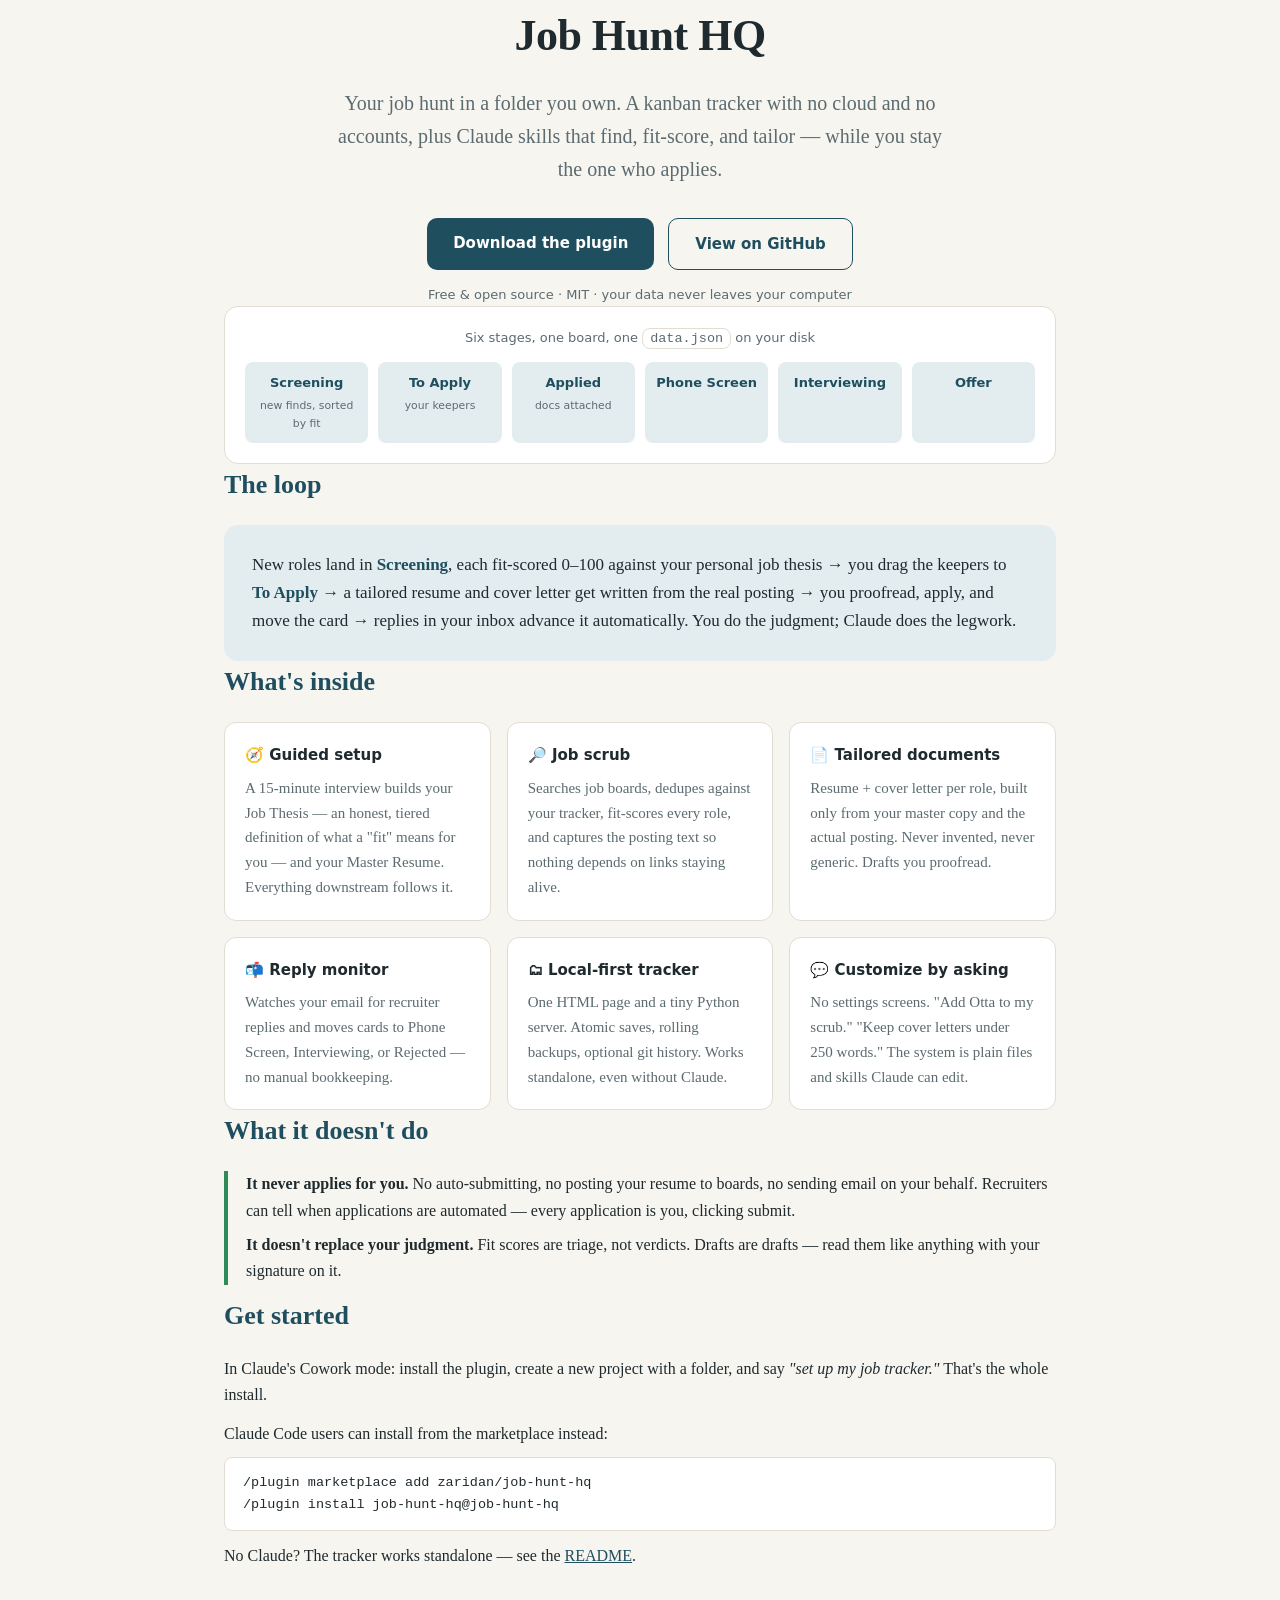
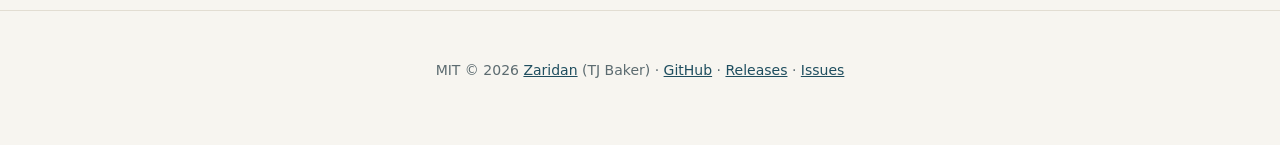
==== docs/index.html @ 4a767dde "Add GitHub Pages homepage (docs/)" ====
<!doctype html>
<html lang="en">
<head>
<meta charset="utf-8">
<meta name="viewport" content="width=device-width, initial-scale=1">
<title>Job Hunt HQ — a local-first job-hunt system for Claude</title>
<meta name="description" content="A kanban job tracker that lives in a folder you own, plus Claude skills that find, fit-score, and tailor. Never auto-applies. Free and open source (MIT).">
<meta property="og:title" content="Job Hunt HQ">
<meta property="og:description" content="Your job hunt in a folder you own. Claude does the legwork; you stay the one who applies.">
<style>
:root{
  --bg:#f7f5f0;--card:#ffffff;--ink:#1f2a2e;--muted:#5c6b70;--accent:#1F4E5F;
  --accent-soft:#e3edf0;--border:#e2ddd2;--good:#2e8b57;
}
@media (prefers-color-scheme:dark){
  :root{--bg:#14181a;--card:#1d2326;--ink:#e8e4da;--muted:#9aa7ac;--accent:#7fb3c4;
  --accent-soft:#22323a;--border:#2c3438;--good:#5fbd8b;}
}
*{box-sizing:border-box;margin:0}
body{font-family:Georgia,'Times New Roman',serif;background:var(--bg);color:var(--ink);line-height:1.65}
.wrap{max-width:880px;margin:0 auto;padding:0 24px}
header{padding:72px 0 48px;text-align:center}
h1{font-size:44px;letter-spacing:-.5px}
.tag{font-size:20px;color:var(--muted);max-width:620px;margin:14px auto 0}
.cta{margin-top:32px;display:flex;gap:14px;justify-content:center;flex-wrap:wrap}
.btn{display:inline-block;padding:13px 26px;border-radius:10px;text-decoration:none;
  font-family:system-ui,sans-serif;font-size:15px;font-weight:600}
.btn-primary{background:var(--accent);color:#fff}
.btn-ghost{border:1.5px solid var(--accent);color:var(--accent)}
.notice{font-family:system-ui,sans-serif;font-size:13px;color:var(--muted);margin-top:14px}
section{padding:40px 0}
h2{font-size:26px;margin-bottom:18px;color:var(--accent)}
.grid{display:grid;grid-template-columns:repeat(auto-fit,minmax(240px,1fr));gap:16px}
.card{background:var(--card);border:1px solid var(--border);border-radius:12px;padding:20px}
.card h3{font-family:system-ui,sans-serif;font-size:15px;margin-bottom:8px}
.card p{font-size:15px;color:var(--muted)}
.loop{background:var(--accent-soft);border-radius:14px;padding:26px 28px;font-size:17px}
.loop b{color:var(--accent)}
code,pre{font-family:ui-monospace,'SF Mono',Menlo,monospace;font-size:13.5px;
  background:var(--card);border:1px solid var(--border);border-radius:8px}
code{padding:2px 7px}
pre{padding:14px 18px;overflow-x:auto;margin-top:10px}
.dont{border-left:4px solid var(--good);padding-left:18px;margin:10px 0}
.dont p{margin:8px 0;font-size:16px}
footer{padding:48px 0 64px;text-align:center;color:var(--muted);font-family:system-ui,sans-serif;font-size:14px;border-top:1px solid var(--border);margin-top:40px}
footer a{color:var(--accent)}
.shot{background:var(--card);border:1px solid var(--border);border-radius:14px;padding:20px;
  font-family:system-ui,sans-serif;font-size:13px;color:var(--muted);text-align:center}
.cols{display:flex;gap:10px;margin-top:12px;flex-wrap:wrap}
.col{flex:1;min-width:96px;background:var(--accent-soft);border-radius:8px;padding:10px 8px;font-weight:600;color:var(--accent)}
.col small{display:block;font-weight:400;color:var(--muted);margin-top:4px}
</style>
</head>
<body>

<header class="wrap">
  <h1>Job Hunt HQ</h1>
  <p class="tag">Your job hunt in a folder you own. A kanban tracker with no cloud and no accounts, plus Claude skills that find, fit-score, and tailor — while you stay the one who applies.</p>
  <div class="cta">
    <a class="btn btn-primary" href="https://github.com/zaridan/job-hunt-hq/releases/latest/download/job-hunt-hq.plugin">Download the plugin</a>
    <a class="btn btn-ghost" href="https://github.com/zaridan/job-hunt-hq">View on GitHub</a>
  </div>
  <p class="notice">Free &amp; open source · MIT · your data never leaves your computer</p>
</header>

<section class="wrap">
  <div class="shot">
    Six stages, one board, one <code>data.json</code> on your disk
    <div class="cols">
      <div class="col">Screening<small>new finds, sorted by fit</small></div>
      <div class="col">To Apply<small>your keepers</small></div>
      <div class="col">Applied<small>docs attached</small></div>
      <div class="col">Phone Screen</div>
      <div class="col">Interviewing</div>
      <div class="col">Offer</div>
    </div>
  </div>
</section>

<section class="wrap">
  <h2>The loop</h2>
  <div class="loop">
    New roles land in <b>Screening</b>, each fit-scored 0–100 against your personal job thesis → you drag the keepers to <b>To Apply</b> → a tailored resume and cover letter get written from the real posting → you proofread, apply, and move the card → replies in your inbox advance it automatically. You do the judgment; Claude does the legwork.
  </div>
</section>

<section class="wrap">
  <h2>What's inside</h2>
  <div class="grid">
    <div class="card"><h3>🧭 Guided setup</h3><p>A 15-minute interview builds your Job Thesis — an honest, tiered definition of what a "fit" means for you — and your Master Resume. Everything downstream follows it.</p></div>
    <div class="card"><h3>🔎 Job scrub</h3><p>Searches job boards, dedupes against your tracker, fit-scores every role, and captures the posting text so nothing depends on links staying alive.</p></div>
    <div class="card"><h3>📄 Tailored documents</h3><p>Resume + cover letter per role, built only from your master copy and the actual posting. Never invented, never generic. Drafts you proofread.</p></div>
    <div class="card"><h3>📬 Reply monitor</h3><p>Watches your email for recruiter replies and moves cards to Phone Screen, Interviewing, or Rejected — no manual bookkeeping.</p></div>
    <div class="card"><h3>🗂 Local-first tracker</h3><p>One HTML page and a tiny Python server. Atomic saves, rolling backups, optional git history. Works standalone, even without Claude.</p></div>
    <div class="card"><h3>💬 Customize by asking</h3><p>No settings screens. "Add Otta to my scrub." "Keep cover letters under 250 words." The system is plain files and skills Claude can edit.</p></div>
  </div>
</section>

<section class="wrap">
  <h2>What it doesn't do</h2>
  <div class="dont">
    <p><strong>It never applies for you.</strong> No auto-submitting, no posting your resume to boards, no sending email on your behalf. Recruiters can tell when applications are automated — every application is you, clicking submit.</p>
    <p><strong>It doesn't replace your judgment.</strong> Fit scores are triage, not verdicts. Drafts are drafts — read them like anything with your signature on it.</p>
  </div>
</section>

<section class="wrap">
  <h2>Get started</h2>
  <p>In Claude's Cowork mode: install the plugin, create a new project with a folder, and say <em>"set up my job tracker."</em> That's the whole install.</p>
  <p style="margin-top:12px">Claude Code users can install from the marketplace instead:</p>
  <pre>/plugin marketplace add zaridan/job-hunt-hq
/plugin install job-hunt-hq@job-hunt-hq</pre>
  <p style="margin-top:12px">No Claude? The tracker works standalone — see the <a href="https://github.com/zaridan/job-hunt-hq#getting-started-claude-cowork" style="color:var(--accent)">README</a>.</p>
</section>

<footer>
  <div class="wrap">
    MIT © 2026 <a href="https://github.com/zaridan">Zaridan</a> (TJ Baker) ·
    <a href="https://github.com/zaridan/job-hunt-hq">GitHub</a> ·
    <a href="https://github.com/zaridan/job-hunt-hq/releases">Releases</a> ·
    <a href="https://github.com/zaridan/job-hunt-hq/issues">Issues</a>
  </div>
</footer>

</body>
</html>
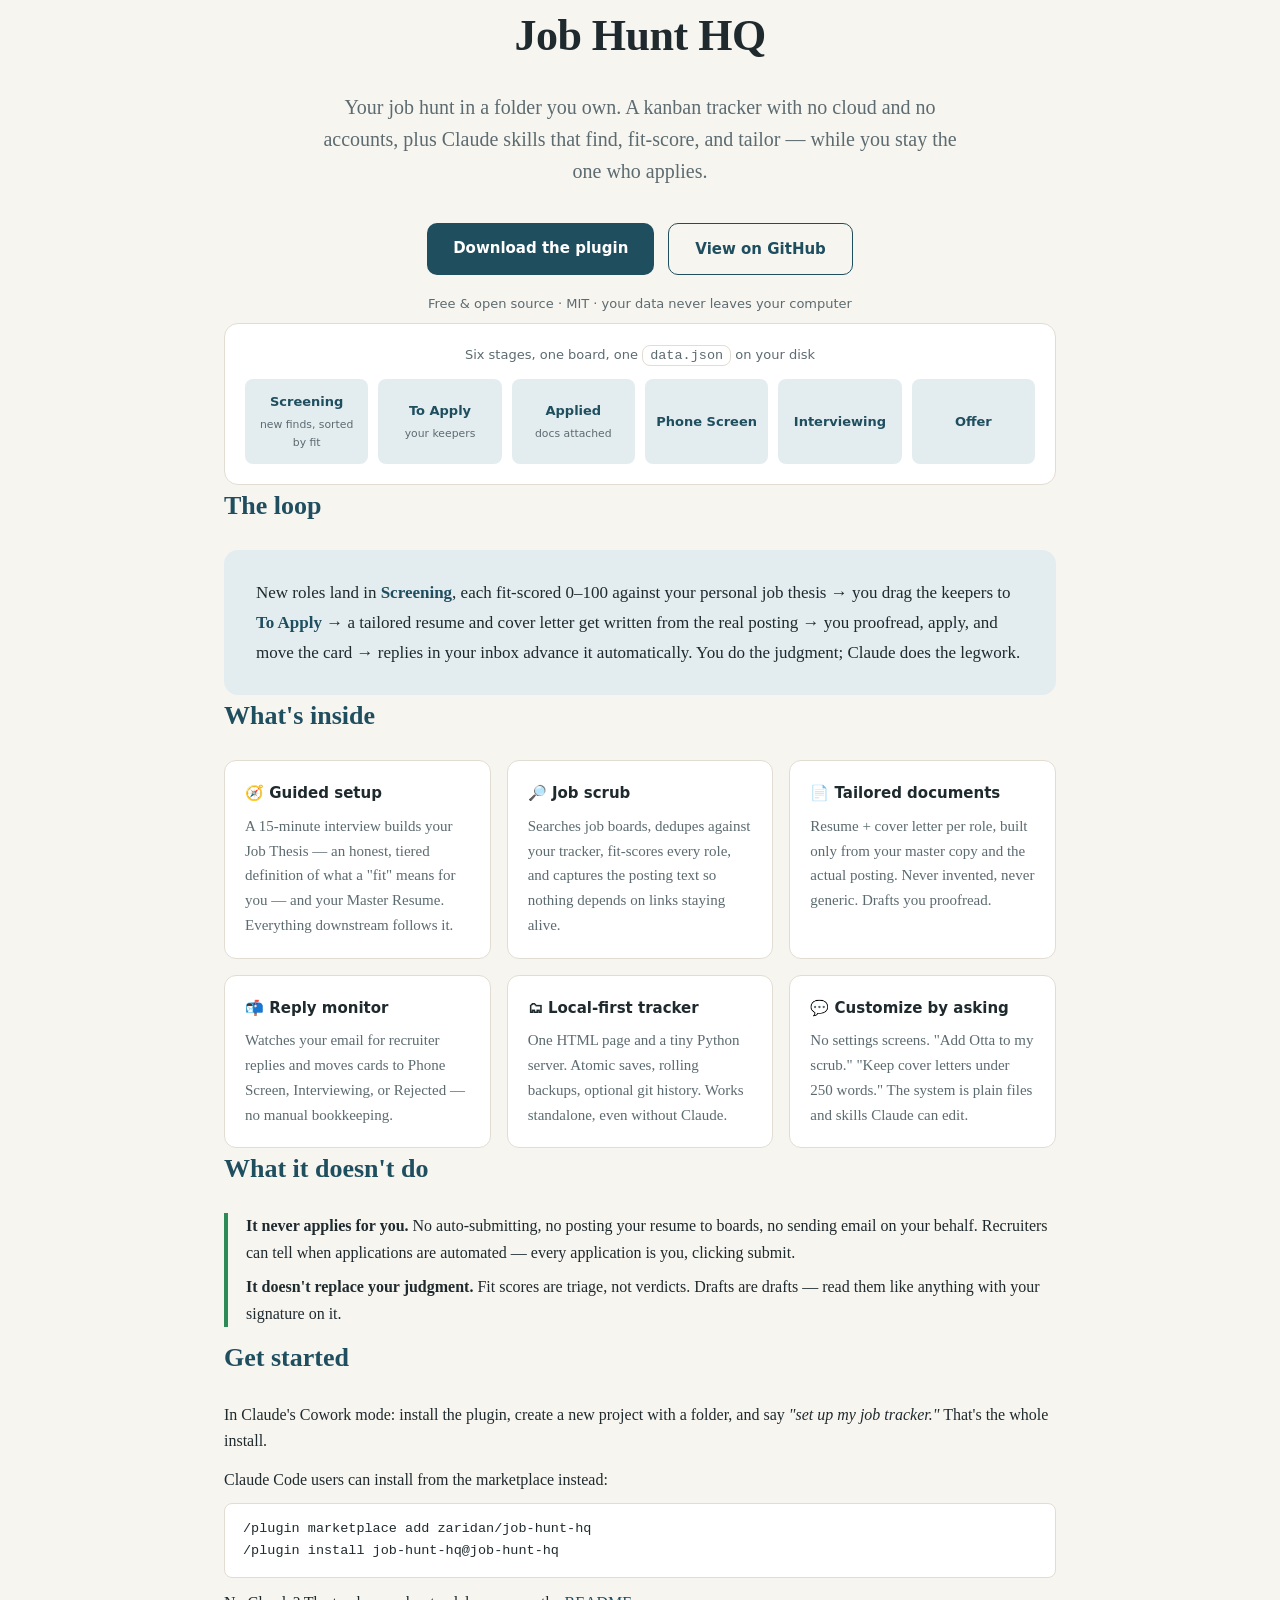
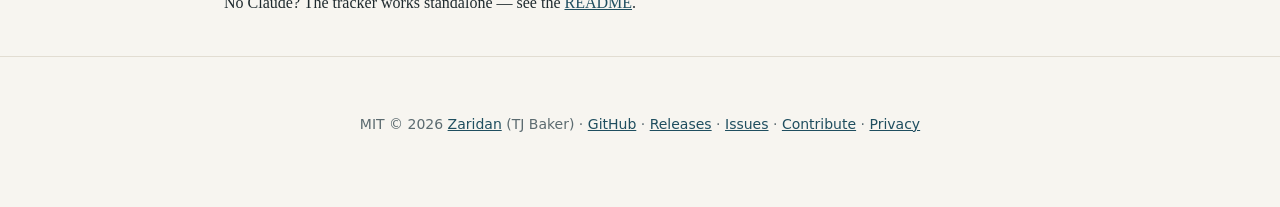
==== commit 54b13887: "Homepage spacing polish; CONTRIBUTING.md + contributing section/links" ====
--- a/docs/index.html
+++ b/docs/index.html
@@ -19,22 +19,22 @@
 *{box-sizing:border-box;margin:0}
 body{font-family:Georgia,'Times New Roman',serif;background:var(--bg);color:var(--ink);line-height:1.65}
 .wrap{max-width:880px;margin:0 auto;padding:0 24px}
-header{padding:72px 0 48px;text-align:center}
+header{padding:96px 0 56px;text-align:center}
 h1{font-size:44px;letter-spacing:-.5px}
-.tag{font-size:20px;color:var(--muted);max-width:620px;margin:14px auto 0}
-.cta{margin-top:32px;display:flex;gap:14px;justify-content:center;flex-wrap:wrap}
+.tag{font-size:20px;color:var(--muted);max-width:640px;margin:18px auto 0;line-height:1.6}
+.cta{margin-top:36px;display:flex;gap:14px;justify-content:center;flex-wrap:wrap}
 .btn{display:inline-block;padding:13px 26px;border-radius:10px;text-decoration:none;
   font-family:system-ui,sans-serif;font-size:15px;font-weight:600}
 .btn-primary{background:var(--accent);color:#fff}
 .btn-ghost{border:1.5px solid var(--accent);color:var(--accent)}
 .notice{font-family:system-ui,sans-serif;font-size:13px;color:var(--muted);margin-top:14px}
-section{padding:40px 0}
-h2{font-size:26px;margin-bottom:18px;color:var(--accent)}
+section{padding:36px 0 44px}
+h2{font-size:26px;margin-bottom:22px;color:var(--accent)}
 .grid{display:grid;grid-template-columns:repeat(auto-fit,minmax(240px,1fr));gap:16px}
 .card{background:var(--card);border:1px solid var(--border);border-radius:12px;padding:20px}
 .card h3{font-family:system-ui,sans-serif;font-size:15px;margin-bottom:8px}
 .card p{font-size:15px;color:var(--muted)}
-.loop{background:var(--accent-soft);border-radius:14px;padding:26px 28px;font-size:17px}
+.loop{background:var(--accent-soft);border-radius:14px;padding:28px 32px;font-size:17px;line-height:1.75}
 .loop b{color:var(--accent)}
 code,pre{font-family:ui-monospace,'SF Mono',Menlo,monospace;font-size:13.5px;
   background:var(--card);border:1px solid var(--border);border-radius:8px}
@@ -42,12 +42,12 @@
 pre{padding:14px 18px;overflow-x:auto;margin-top:10px}
 .dont{border-left:4px solid var(--good);padding-left:18px;margin:10px 0}
 .dont p{margin:8px 0;font-size:16px}
-footer{padding:48px 0 64px;text-align:center;color:var(--muted);font-family:system-ui,sans-serif;font-size:14px;border-top:1px solid var(--border);margin-top:40px}
+footer{padding:56px 0 72px;text-align:center;color:var(--muted);font-family:system-ui,sans-serif;font-size:14px;border-top:1px solid var(--border);margin-top:40px}
 footer a{color:var(--accent)}
-.shot{background:var(--card);border:1px solid var(--border);border-radius:14px;padding:20px;
+.shot{margin-top:8px;background:var(--card);border:1px solid var(--border);border-radius:14px;padding:20px;
   font-family:system-ui,sans-serif;font-size:13px;color:var(--muted);text-align:center}
 .cols{display:flex;gap:10px;margin-top:12px;flex-wrap:wrap}
-.col{flex:1;min-width:96px;background:var(--accent-soft);border-radius:8px;padding:10px 8px;font-weight:600;color:var(--accent)}
+.col{flex:1;min-width:96px;background:var(--accent-soft);border-radius:8px;padding:12px 8px;font-weight:600;color:var(--accent);display:flex;flex-direction:column;justify-content:center}
 .col small{display:block;font-weight:400;color:var(--muted);margin-top:4px}
 </style>
 </head>
@@ -60,7 +60,7 @@
     <a class="btn btn-primary" href="https://github.com/zaridan/job-hunt-hq/releases/latest/download/job-hunt-hq.plugin">Download the plugin</a>
     <a class="btn btn-ghost" href="https://github.com/zaridan/job-hunt-hq">View on GitHub</a>
   </div>
-  <p class="notice">Free &amp; open source · MIT · your data never leaves your computer</p>
+  <p class="notice" style="margin-top:18px">Free &amp; open source · MIT · your data never leaves your computer</p>
 </header>
 
 <section class="wrap">
@@ -118,7 +118,9 @@
     MIT © 2026 <a href="https://github.com/zaridan">Zaridan</a> (TJ Baker) ·
     <a href="https://github.com/zaridan/job-hunt-hq">GitHub</a> ·
     <a href="https://github.com/zaridan/job-hunt-hq/releases">Releases</a> ·
-    <a href="https://github.com/zaridan/job-hunt-hq/issues">Issues</a>
+    <a href="https://github.com/zaridan/job-hunt-hq/issues">Issues</a> ·
+    <a href="https://github.com/zaridan/job-hunt-hq/blob/main/CONTRIBUTING.md">Contribute</a> ·
+    <a href="privacy.html">Privacy</a>
   </div>
 </footer>
 
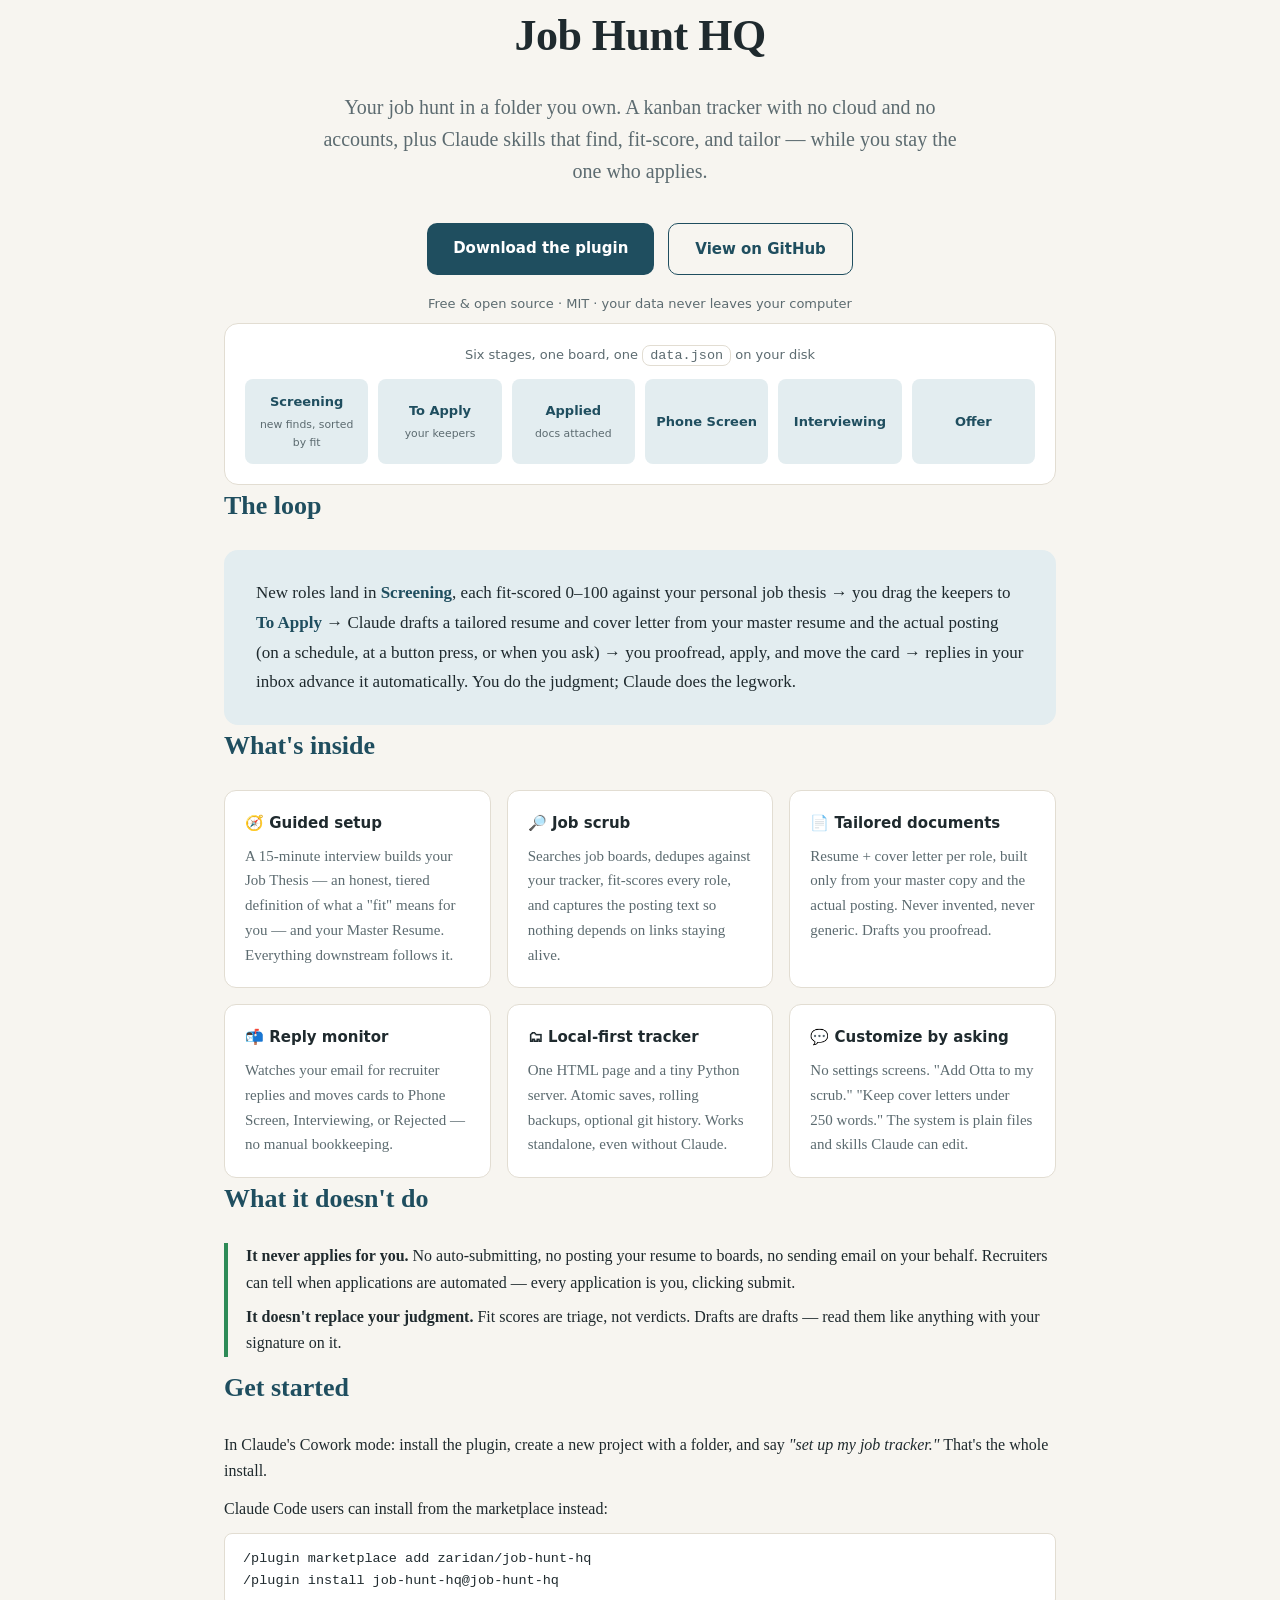
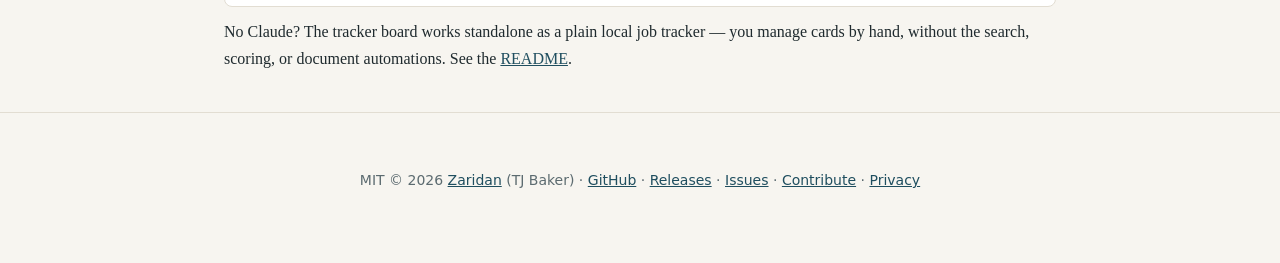
==== commit fdd6daba: "Homepage honesty pass: attribute doc drafting to Claude with triggers; clarify standalone scope; fix" ====
--- a/docs/index.html
+++ b/docs/index.html
@@ -80,7 +80,7 @@
 <section class="wrap">
   <h2>The loop</h2>
   <div class="loop">
-    New roles land in <b>Screening</b>, each fit-scored 0–100 against your personal job thesis → you drag the keepers to <b>To Apply</b> → a tailored resume and cover letter get written from the real posting → you proofread, apply, and move the card → replies in your inbox advance it automatically. You do the judgment; Claude does the legwork.
+    New roles land in <b>Screening</b>, each fit-scored 0–100 against your personal job thesis → you drag the keepers to <b>To Apply</b> → Claude drafts a tailored resume and cover letter from your master resume and the actual posting (on a schedule, at a button press, or when you ask) → you proofread, apply, and move the card → replies in your inbox advance it automatically. You do the judgment; Claude does the legwork.
   </div>
 </section>
 
@@ -110,7 +110,7 @@
   <p style="margin-top:12px">Claude Code users can install from the marketplace instead:</p>
   <pre>/plugin marketplace add zaridan/job-hunt-hq
 /plugin install job-hunt-hq@job-hunt-hq</pre>
-  <p style="margin-top:12px">No Claude? The tracker works standalone — see the <a href="https://github.com/zaridan/job-hunt-hq#getting-started-claude-cowork" style="color:var(--accent)">README</a>.</p>
+  <p style="margin-top:12px">No Claude? The tracker board works standalone as a plain local job tracker — you manage cards by hand, without the search, scoring, or document automations. See the <a href="https://github.com/zaridan/job-hunt-hq#getting-started" style="color:var(--accent)">README</a>.</p>
 </section>
 
 <footer>
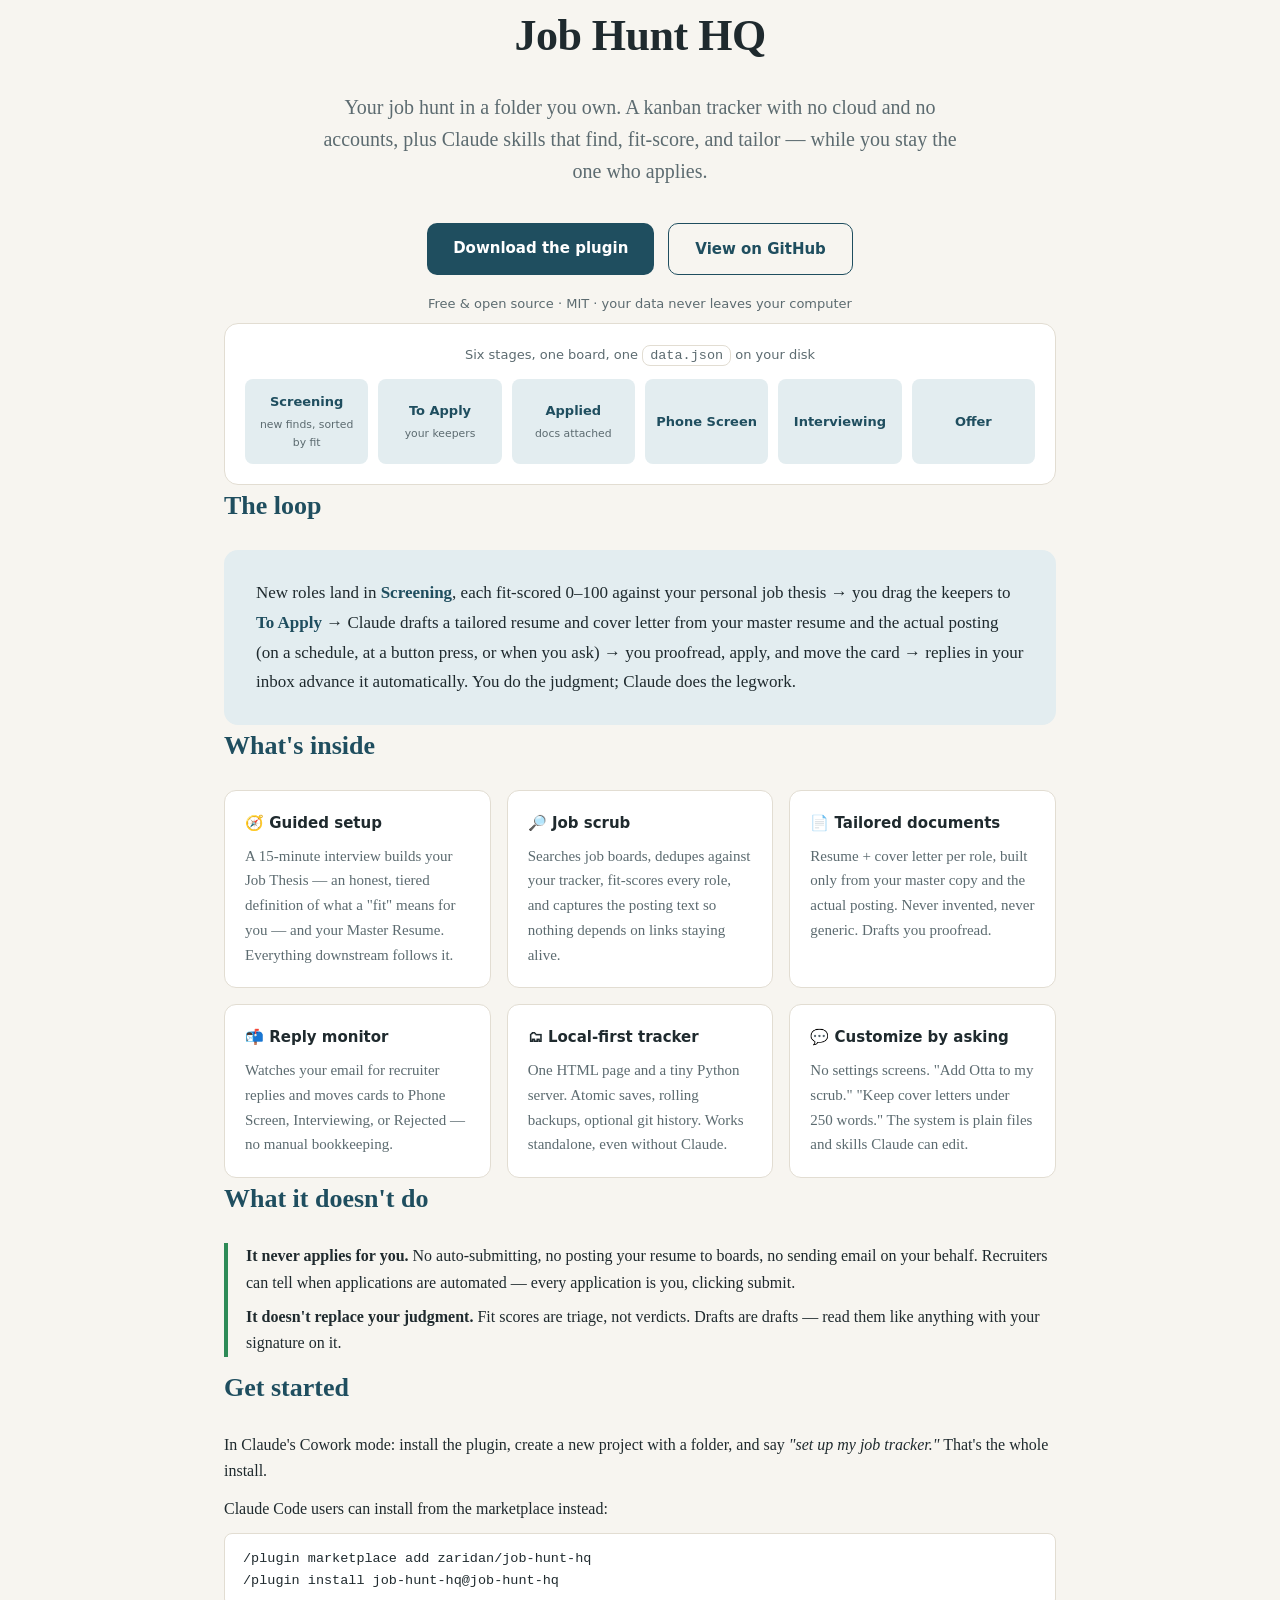
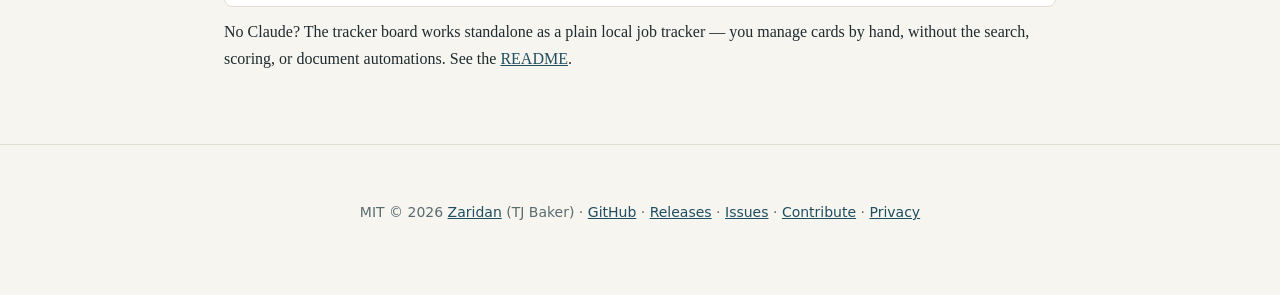
==== commit 30719bd5: "Section rhythm: whitespace above headings, not below content" ====
--- a/docs/index.html
+++ b/docs/index.html
@@ -19,7 +19,7 @@
 *{box-sizing:border-box;margin:0}
 body{font-family:Georgia,'Times New Roman',serif;background:var(--bg);color:var(--ink);line-height:1.65}
 .wrap{max-width:880px;margin:0 auto;padding:0 24px}
-header{padding:96px 0 56px;text-align:center}
+header{padding:96px 0 20px;text-align:center}
 h1{font-size:44px;letter-spacing:-.5px}
 .tag{font-size:20px;color:var(--muted);max-width:640px;margin:18px auto 0;line-height:1.6}
 .cta{margin-top:36px;display:flex;gap:14px;justify-content:center;flex-wrap:wrap}
@@ -28,7 +28,8 @@
 .btn-primary{background:var(--accent);color:#fff}
 .btn-ghost{border:1.5px solid var(--accent);color:var(--accent)}
 .notice{font-family:system-ui,sans-serif;font-size:13px;color:var(--muted);margin-top:14px}
-section{padding:36px 0 44px}
+section{padding:68px 0 12px}
+header + section{padding-top:32px}
 h2{font-size:26px;margin-bottom:22px;color:var(--accent)}
 .grid{display:grid;grid-template-columns:repeat(auto-fit,minmax(240px,1fr));gap:16px}
 .card{background:var(--card);border:1px solid var(--border);border-radius:12px;padding:20px}
@@ -42,7 +43,7 @@
 pre{padding:14px 18px;overflow-x:auto;margin-top:10px}
 .dont{border-left:4px solid var(--good);padding-left:18px;margin:10px 0}
 .dont p{margin:8px 0;font-size:16px}
-footer{padding:56px 0 72px;text-align:center;color:var(--muted);font-family:system-ui,sans-serif;font-size:14px;border-top:1px solid var(--border);margin-top:40px}
+footer{padding:56px 0 72px;text-align:center;color:var(--muted);font-family:system-ui,sans-serif;font-size:14px;border-top:1px solid var(--border);margin-top:72px}
 footer a{color:var(--accent)}
 .shot{margin-top:8px;background:var(--card);border:1px solid var(--border);border-radius:14px;padding:20px;
   font-family:system-ui,sans-serif;font-size:13px;color:var(--muted);text-align:center}
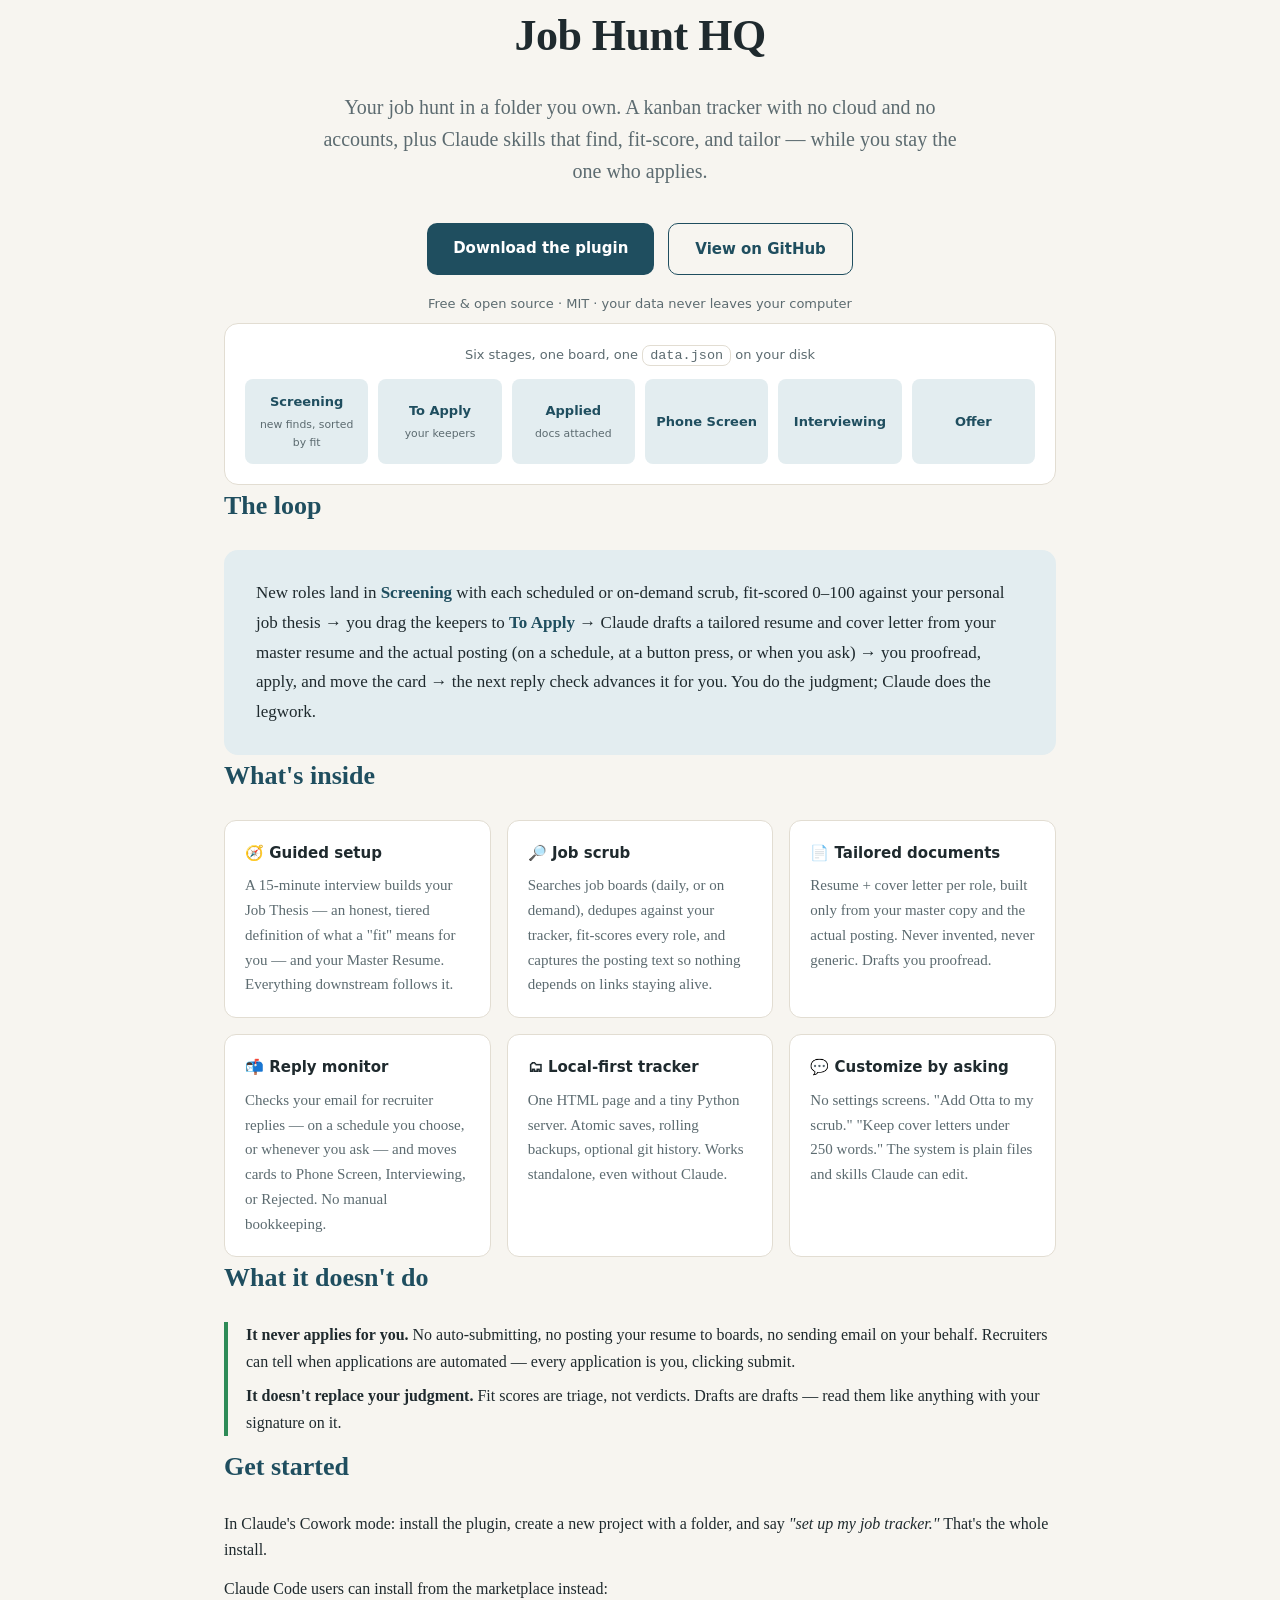
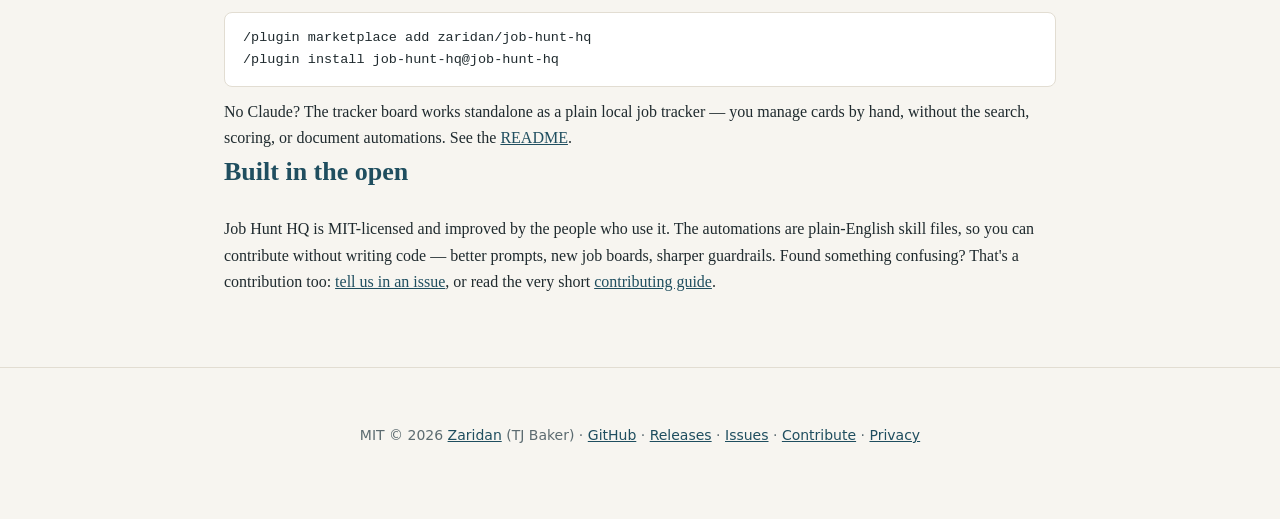
==== commit fb79cde4: "Honesty pass: scheduled/on-demand, not live; Built-in-the-open section" ====
--- a/docs/index.html
+++ b/docs/index.html
@@ -81,7 +81,7 @@
 <section class="wrap">
   <h2>The loop</h2>
   <div class="loop">
-    New roles land in <b>Screening</b>, each fit-scored 0–100 against your personal job thesis → you drag the keepers to <b>To Apply</b> → Claude drafts a tailored resume and cover letter from your master resume and the actual posting (on a schedule, at a button press, or when you ask) → you proofread, apply, and move the card → replies in your inbox advance it automatically. You do the judgment; Claude does the legwork.
+    New roles land in <b>Screening</b> with each scheduled or on-demand scrub, fit-scored 0–100 against your personal job thesis → you drag the keepers to <b>To Apply</b> → Claude drafts a tailored resume and cover letter from your master resume and the actual posting (on a schedule, at a button press, or when you ask) → you proofread, apply, and move the card → the next reply check advances it for you. You do the judgment; Claude does the legwork.
   </div>
 </section>
 
@@ -89,9 +89,9 @@
   <h2>What's inside</h2>
   <div class="grid">
     <div class="card"><h3>🧭 Guided setup</h3><p>A 15-minute interview builds your Job Thesis — an honest, tiered definition of what a "fit" means for you — and your Master Resume. Everything downstream follows it.</p></div>
-    <div class="card"><h3>🔎 Job scrub</h3><p>Searches job boards, dedupes against your tracker, fit-scores every role, and captures the posting text so nothing depends on links staying alive.</p></div>
+    <div class="card"><h3>🔎 Job scrub</h3><p>Searches job boards (daily, or on demand), dedupes against your tracker, fit-scores every role, and captures the posting text so nothing depends on links staying alive.</p></div>
     <div class="card"><h3>📄 Tailored documents</h3><p>Resume + cover letter per role, built only from your master copy and the actual posting. Never invented, never generic. Drafts you proofread.</p></div>
-    <div class="card"><h3>📬 Reply monitor</h3><p>Watches your email for recruiter replies and moves cards to Phone Screen, Interviewing, or Rejected — no manual bookkeeping.</p></div>
+    <div class="card"><h3>📬 Reply monitor</h3><p>Checks your email for recruiter replies — on a schedule you choose, or whenever you ask — and moves cards to Phone Screen, Interviewing, or Rejected. No manual bookkeeping.</p></div>
     <div class="card"><h3>🗂 Local-first tracker</h3><p>One HTML page and a tiny Python server. Atomic saves, rolling backups, optional git history. Works standalone, even without Claude.</p></div>
     <div class="card"><h3>💬 Customize by asking</h3><p>No settings screens. "Add Otta to my scrub." "Keep cover letters under 250 words." The system is plain files and skills Claude can edit.</p></div>
   </div>
@@ -114,6 +114,17 @@
   <p style="margin-top:12px">No Claude? The tracker board works standalone as a plain local job tracker — you manage cards by hand, without the search, scoring, or document automations. See the <a href="https://github.com/zaridan/job-hunt-hq#getting-started" style="color:var(--accent)">README</a>.</p>
 </section>
 
+<section class="wrap">
+  <h2>Built in the open</h2>
+  <p>Job Hunt HQ is MIT-licensed and improved by the people who use it. The
+  automations are plain-English skill files, so you can contribute without
+  writing code — better prompts, new job boards, sharper guardrails. Found
+  something confusing? That's a contribution too:
+  <a href="https://github.com/zaridan/job-hunt-hq/issues" style="color:var(--accent)">tell us in an issue</a>,
+  or read the very short
+  <a href="https://github.com/zaridan/job-hunt-hq/blob/main/CONTRIBUTING.md" style="color:var(--accent)">contributing guide</a>.</p>
+</section>
+
 <footer>
   <div class="wrap">
     MIT © 2026 <a href="https://github.com/zaridan">Zaridan</a> (TJ Baker) ·
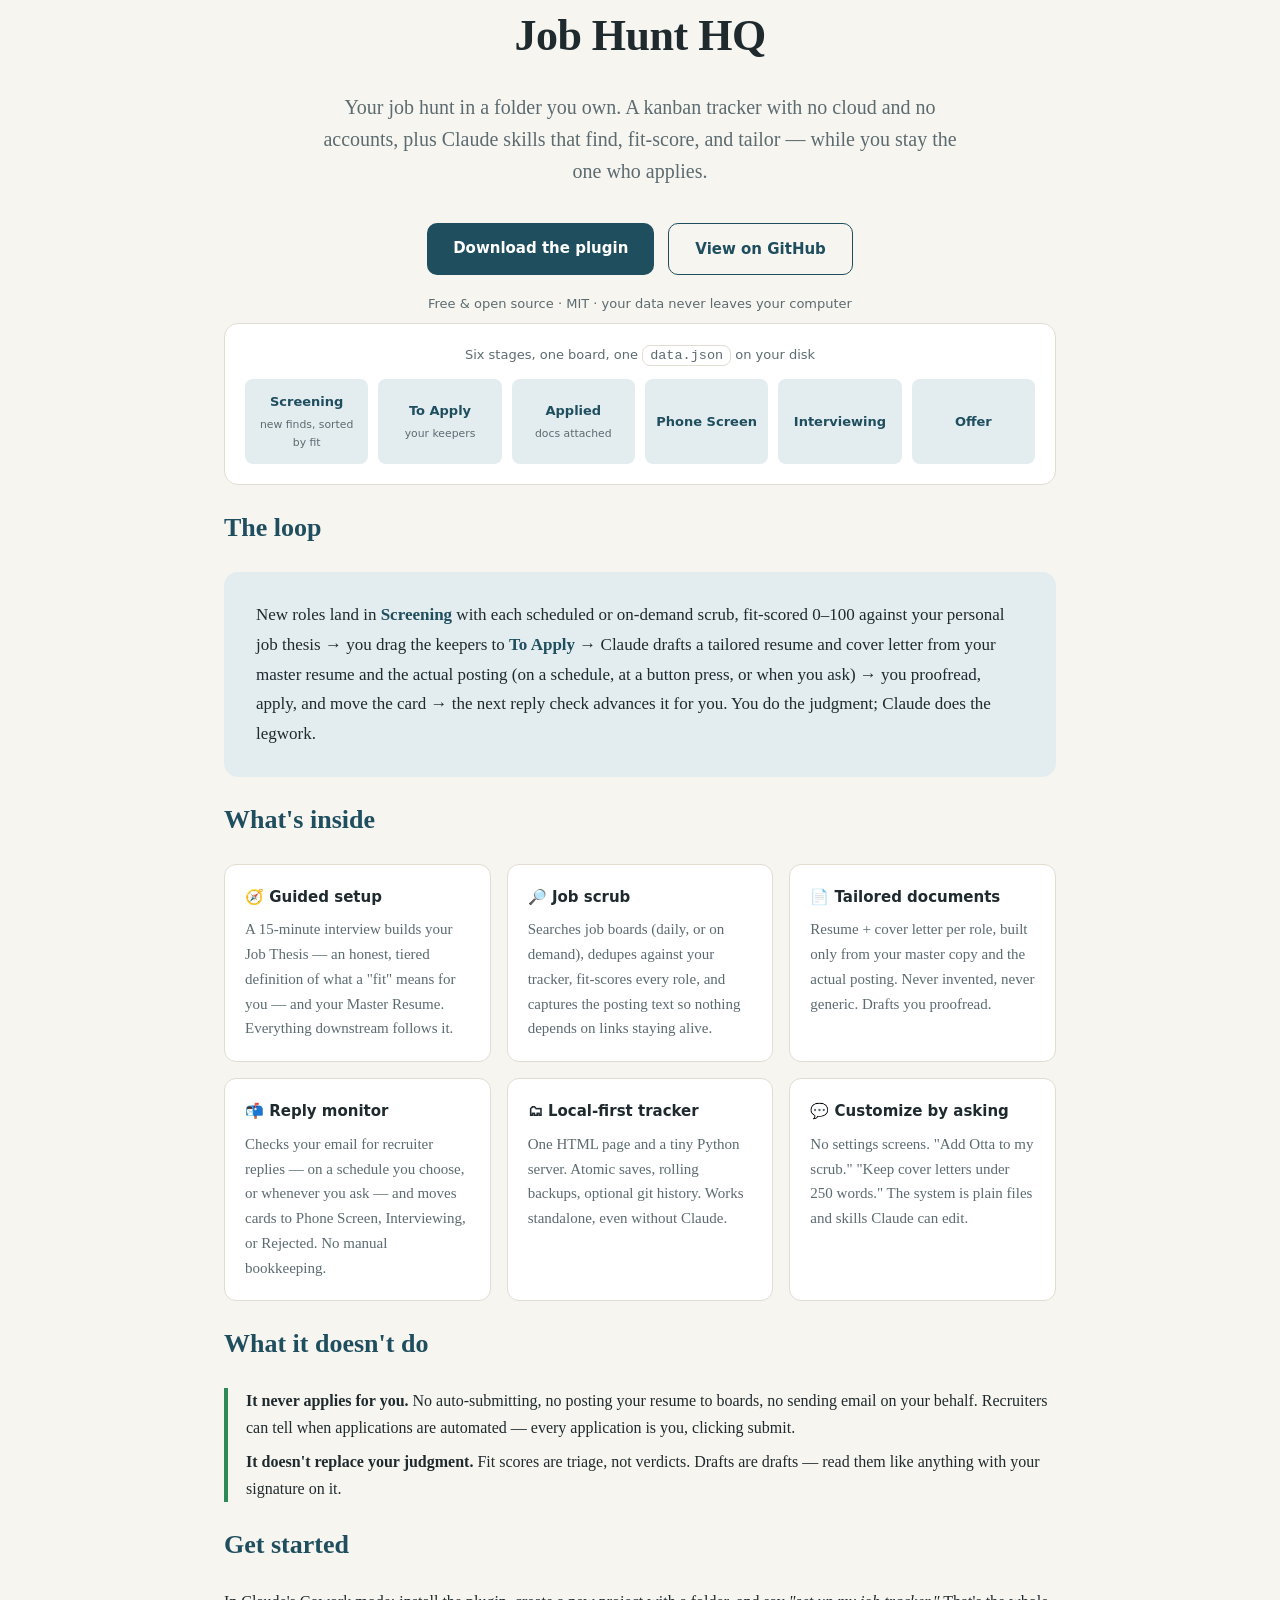
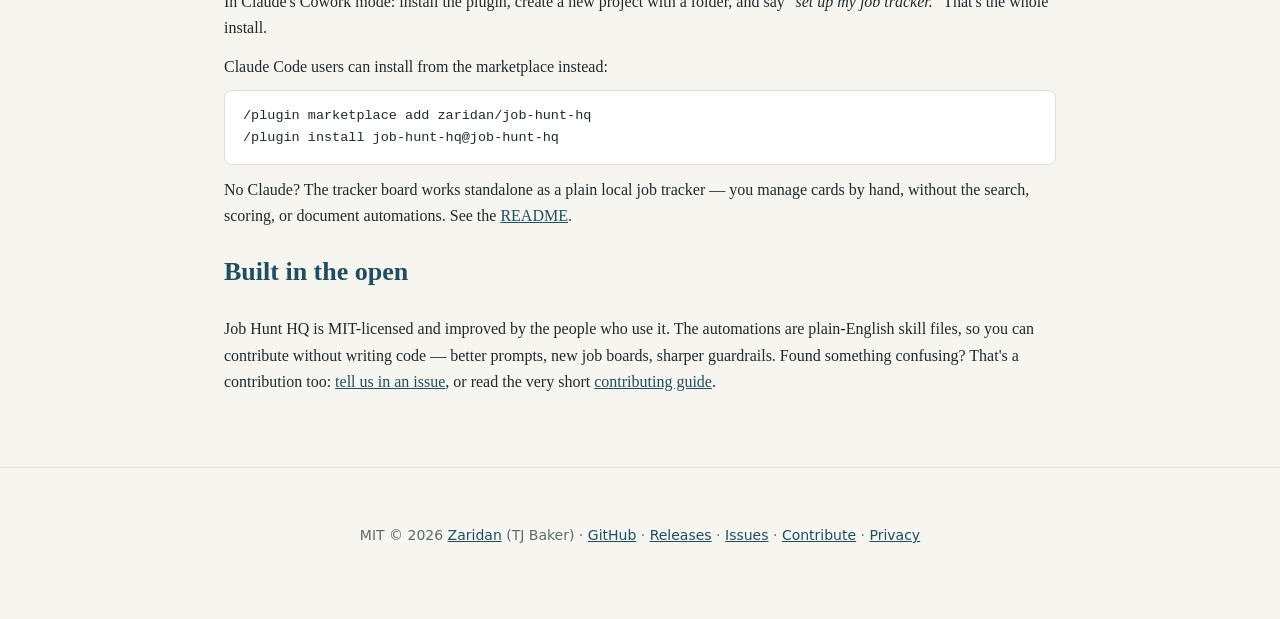
==== commit 2df248b8: "Adjust h2 margin in index.html" ====
--- a/docs/index.html
+++ b/docs/index.html
@@ -30,7 +30,7 @@
 .notice{font-family:system-ui,sans-serif;font-size:13px;color:var(--muted);margin-top:14px}
 section{padding:68px 0 12px}
 header + section{padding-top:32px}
-h2{font-size:26px;margin-bottom:22px;color:var(--accent)}
+h2{font-size:26px;margin:22px 0;color:var(--accent)}
 .grid{display:grid;grid-template-columns:repeat(auto-fit,minmax(240px,1fr));gap:16px}
 .card{background:var(--card);border:1px solid var(--border);border-radius:12px;padding:20px}
 .card h3{font-family:system-ui,sans-serif;font-size:15px;margin-bottom:8px}
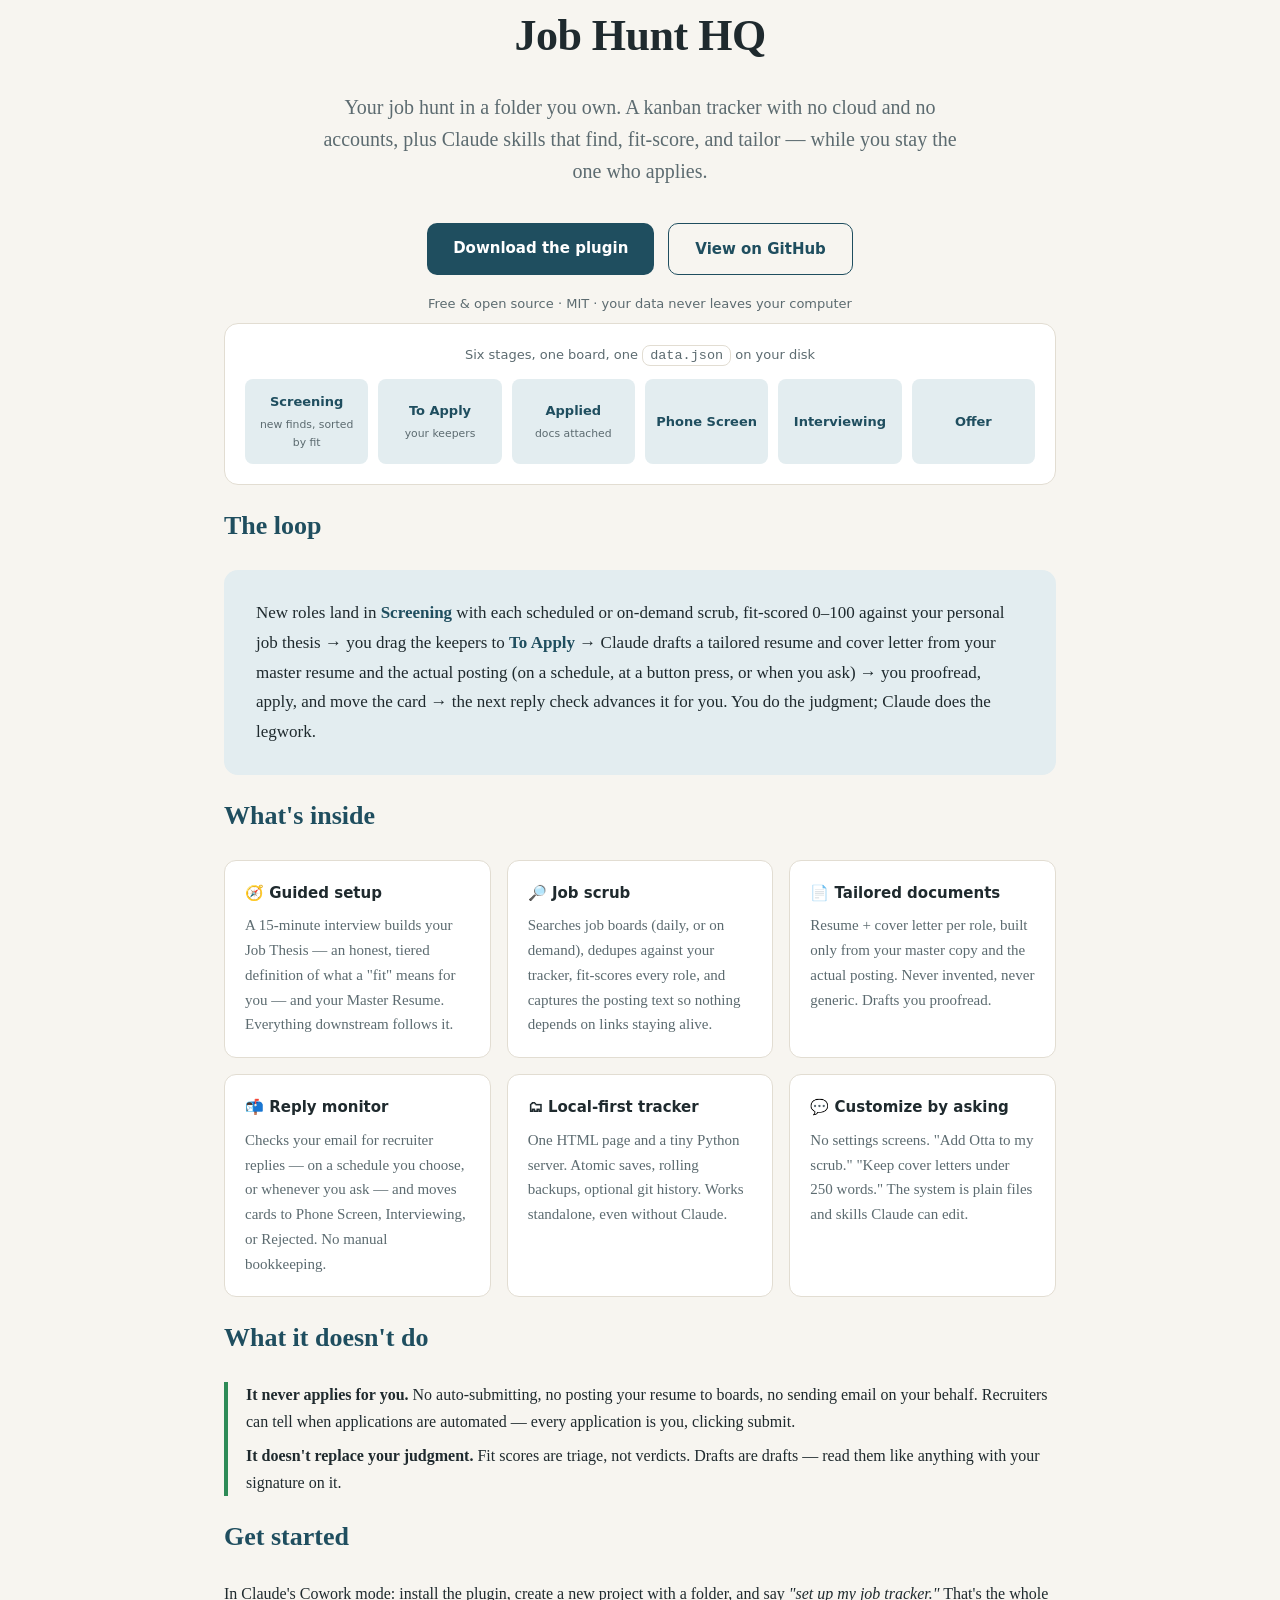
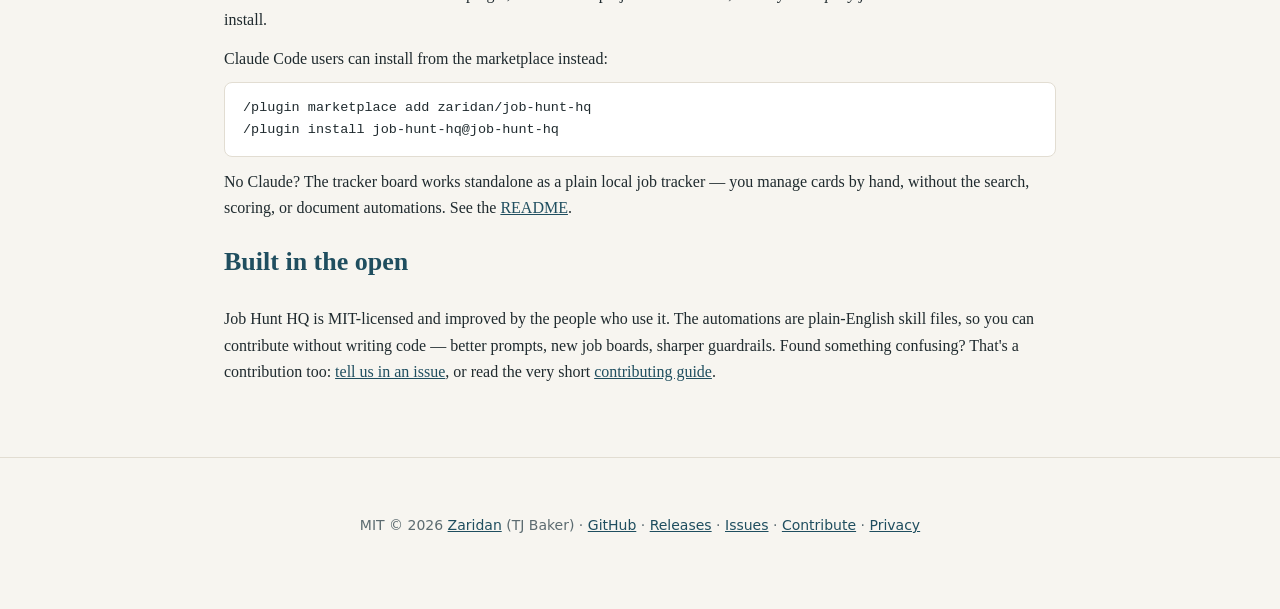
==== commit e51f5f44: "Modify h2 margin in index.html Adjusted margin for h2 element in index.html" ====
--- a/docs/index.html
+++ b/docs/index.html
@@ -30,7 +30,7 @@
 .notice{font-family:system-ui,sans-serif;font-size:13px;color:var(--muted);margin-top:14px}
 section{padding:68px 0 12px}
 header + section{padding-top:32px}
-h2{font-size:26px;margin:22px 0;color:var(--accent)}
+h2{font-size:26px;margin:20px 0 22px 0;color:var(--accent)}
 .grid{display:grid;grid-template-columns:repeat(auto-fit,minmax(240px,1fr));gap:16px}
 .card{background:var(--card);border:1px solid var(--border);border-radius:12px;padding:20px}
 .card h3{font-family:system-ui,sans-serif;font-size:15px;margin-bottom:8px}
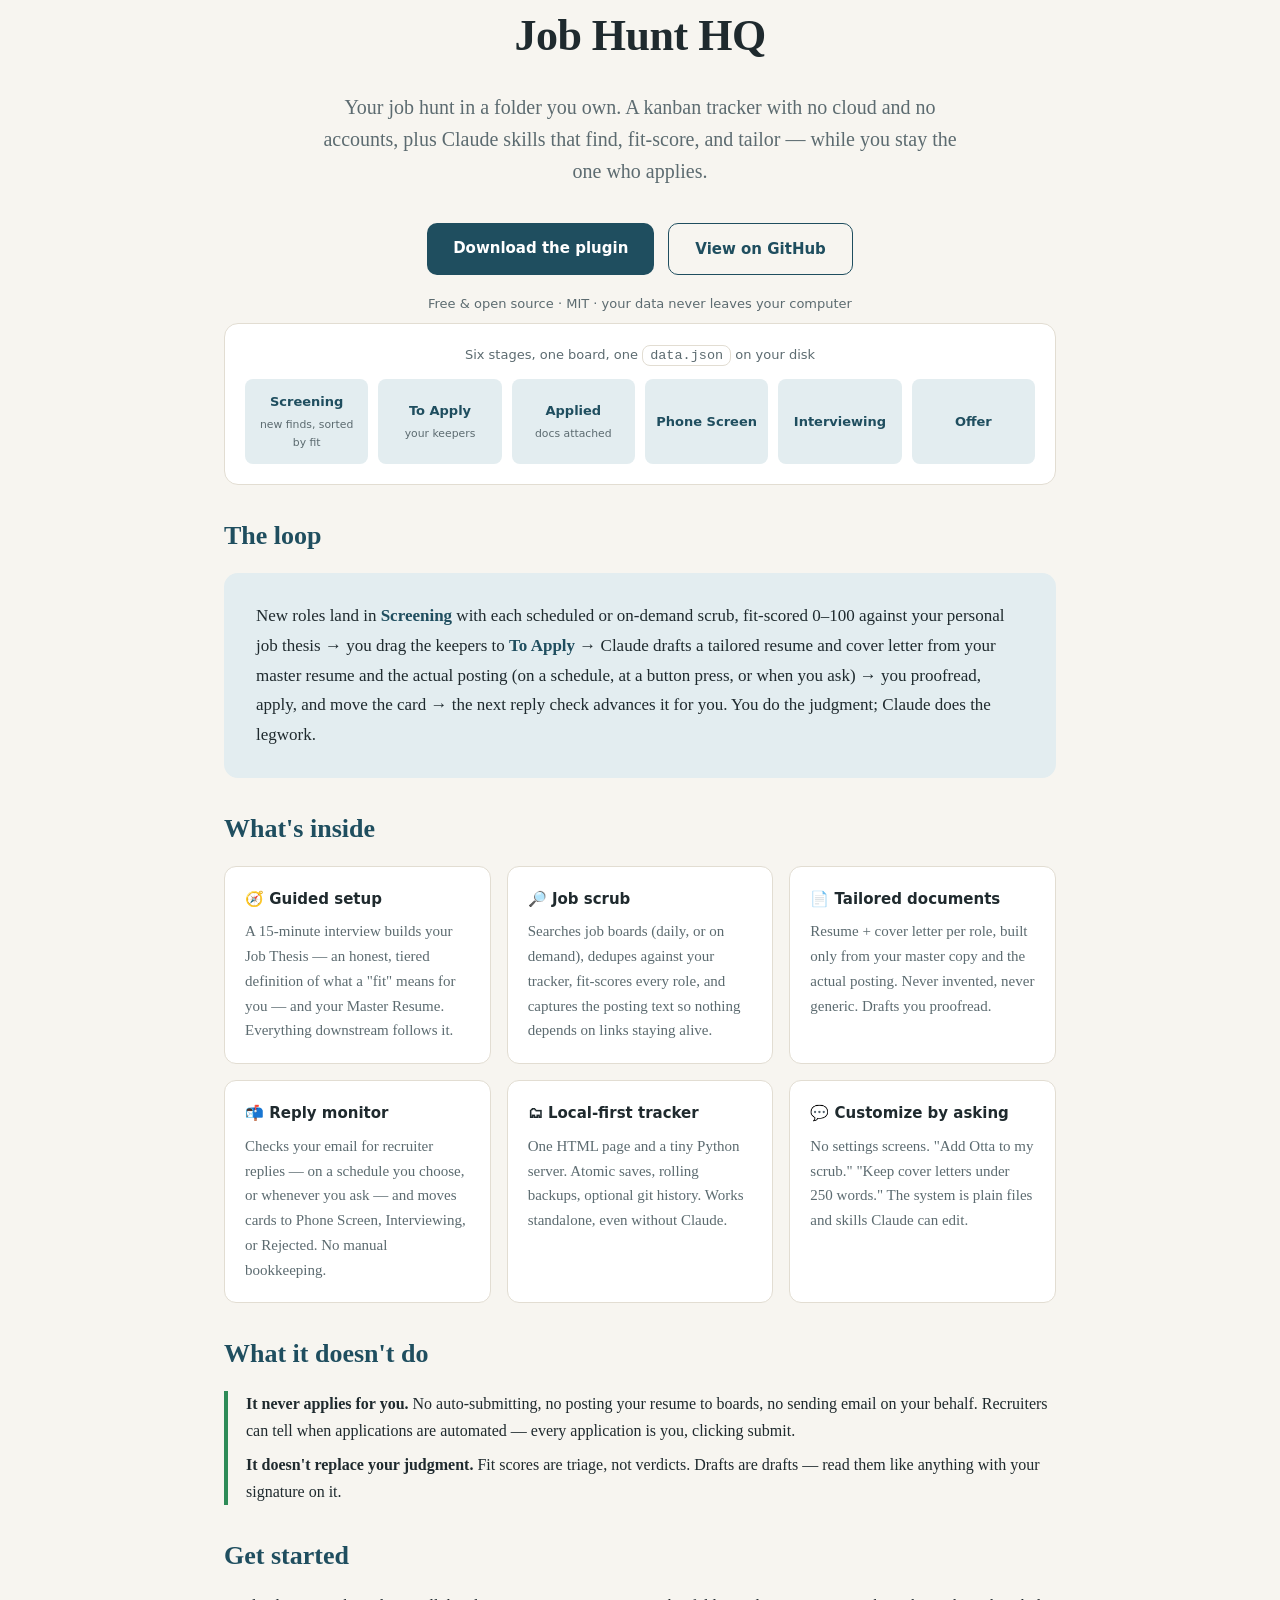
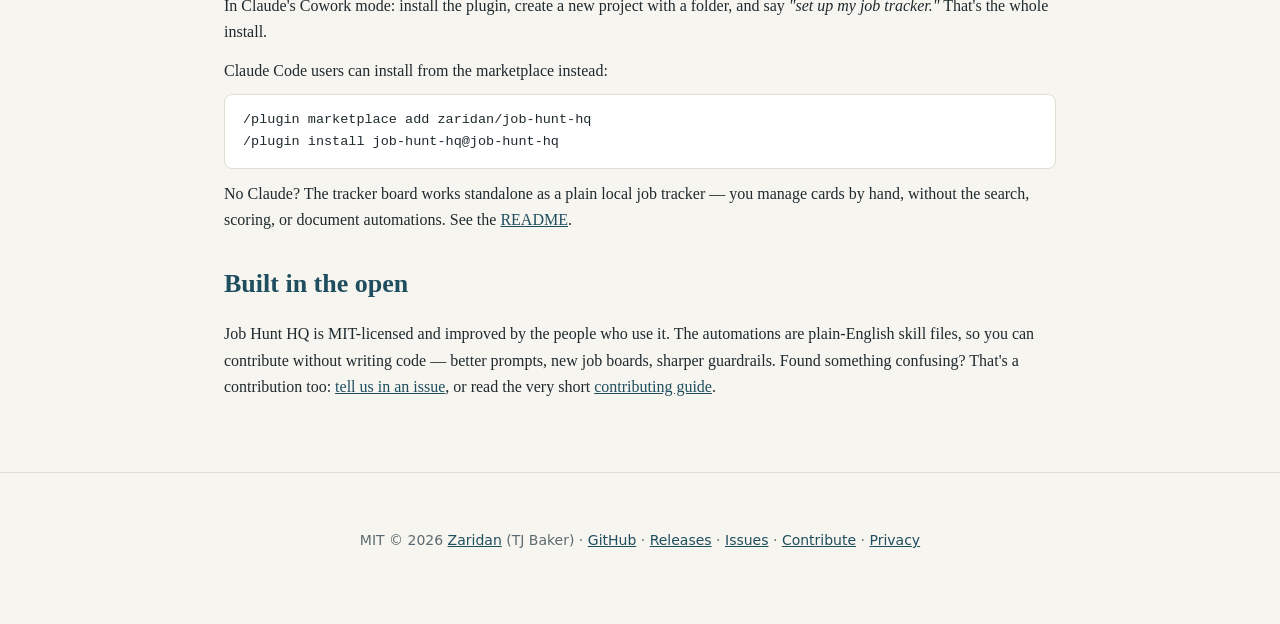
==== commit 8235dd85: "Update h2 margin in index.html Adjust h2 margin for improved spacing." ====
--- a/docs/index.html
+++ b/docs/index.html
@@ -30,7 +30,7 @@
 .notice{font-family:system-ui,sans-serif;font-size:13px;color:var(--muted);margin-top:14px}
 section{padding:68px 0 12px}
 header + section{padding-top:32px}
-h2{font-size:26px;margin:20px 0 22px 0;color:var(--accent)}
+h2{font-size:26px;margin:30px 0 15px 0;color:var(--accent)}
 .grid{display:grid;grid-template-columns:repeat(auto-fit,minmax(240px,1fr));gap:16px}
 .card{background:var(--card);border:1px solid var(--border);border-radius:12px;padding:20px}
 .card h3{font-family:system-ui,sans-serif;font-size:15px;margin-bottom:8px}
